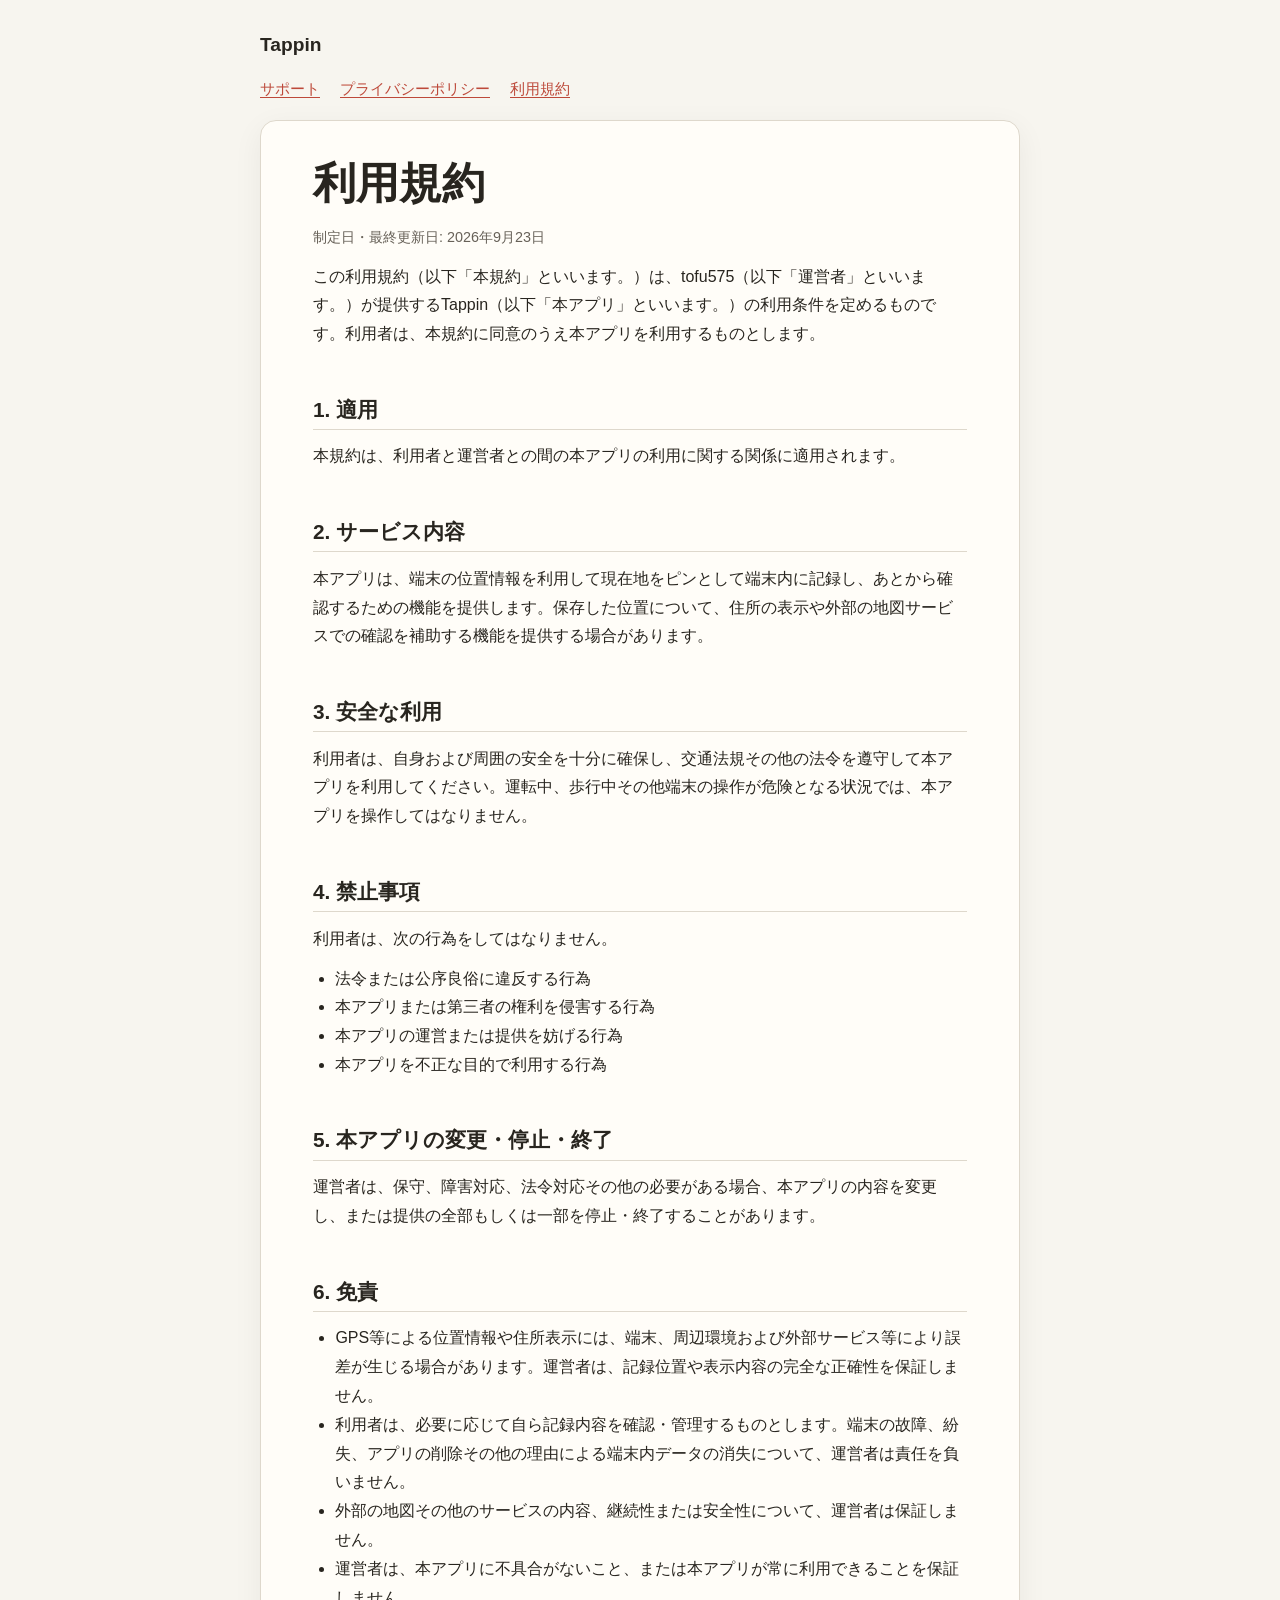
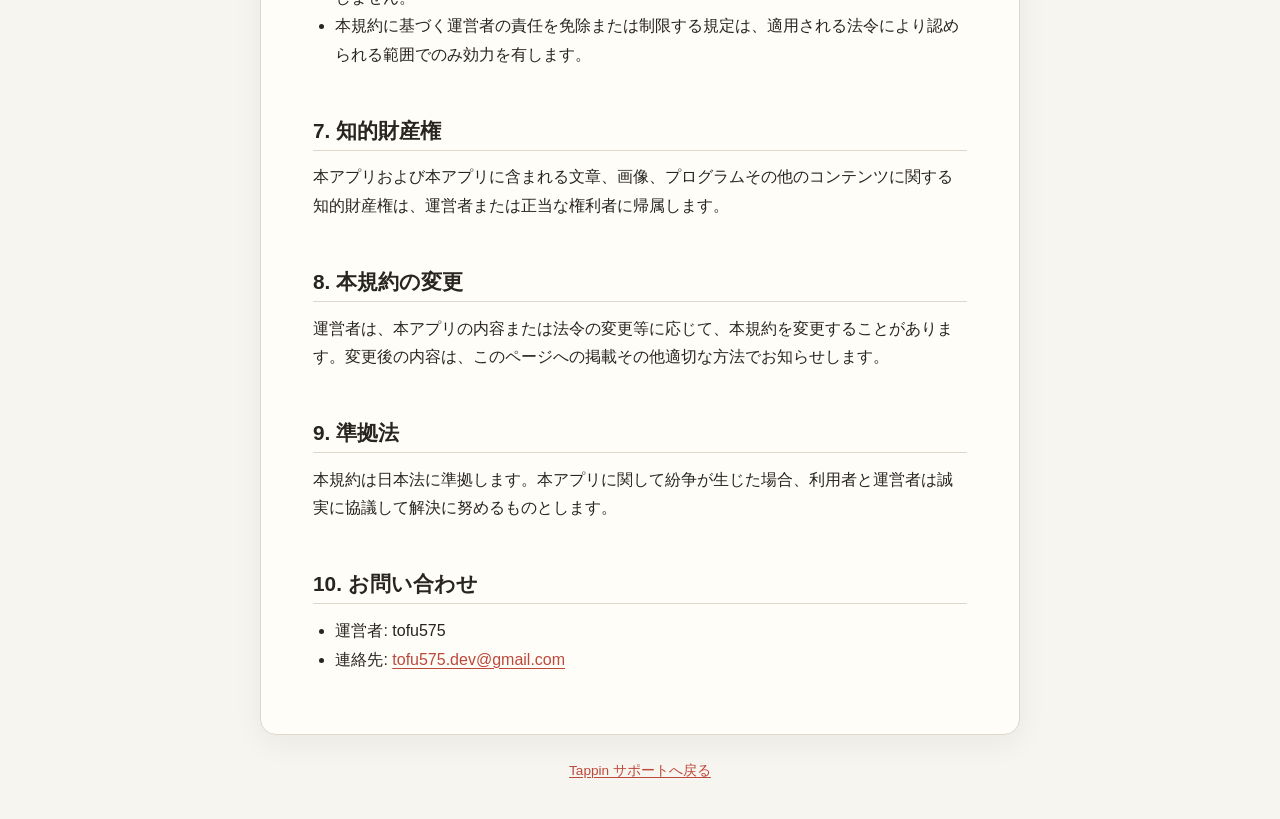
==== tappin/terms/index.html @ 2f2e2255 "add tappin policies" ====
<!DOCTYPE html>
<html lang="ja">
  <head>
    <meta charset="utf-8">
    <meta name="viewport" content="width=device-width, initial-scale=1">
    <meta name="description" content="Tappinの利用規約です。">
    <title>利用規約 | Tappin</title>
    <link rel="stylesheet" href="/assets/tappin.css">
  </head>
  <body>
    <header>
      <a class="brand" href="/tappin/">Tappin</a>
      <nav aria-label="Tappinサイト内ナビゲーション">
        <a href="/tappin/">サポート</a>
        <a href="/tappin/privacy/">プライバシーポリシー</a>
        <a href="/tappin/terms/" aria-current="page">利用規約</a>
      </nav>
    </header>

    <main>
      <h1>利用規約</h1>
      <p class="updated">制定日・最終更新日: 2026年9月23日</p>
      <p>この利用規約（以下「本規約」といいます。）は、tofu575（以下「運営者」といいます。）が提供するTappin（以下「本アプリ」といいます。）の利用条件を定めるものです。利用者は、本規約に同意のうえ本アプリを利用するものとします。</p>

      <h2>1. 適用</h2>
      <p>本規約は、利用者と運営者との間の本アプリの利用に関する関係に適用されます。</p>

      <h2>2. サービス内容</h2>
      <p>本アプリは、端末の位置情報を利用して現在地をピンとして端末内に記録し、あとから確認するための機能を提供します。保存した位置について、住所の表示や外部の地図サービスでの確認を補助する機能を提供する場合があります。</p>

      <h2>3. 安全な利用</h2>
      <p>利用者は、自身および周囲の安全を十分に確保し、交通法規その他の法令を遵守して本アプリを利用してください。運転中、歩行中その他端末の操作が危険となる状況では、本アプリを操作してはなりません。</p>

      <h2>4. 禁止事項</h2>
      <p>利用者は、次の行為をしてはなりません。</p>
      <ul>
        <li>法令または公序良俗に違反する行為</li>
        <li>本アプリまたは第三者の権利を侵害する行為</li>
        <li>本アプリの運営または提供を妨げる行為</li>
        <li>本アプリを不正な目的で利用する行為</li>
      </ul>

      <h2>5. 本アプリの変更・停止・終了</h2>
      <p>運営者は、保守、障害対応、法令対応その他の必要がある場合、本アプリの内容を変更し、または提供の全部もしくは一部を停止・終了することがあります。</p>

      <h2>6. 免責</h2>
      <ul>
        <li>GPS等による位置情報や住所表示には、端末、周辺環境および外部サービス等により誤差が生じる場合があります。運営者は、記録位置や表示内容の完全な正確性を保証しません。</li>
        <li>利用者は、必要に応じて自ら記録内容を確認・管理するものとします。端末の故障、紛失、アプリの削除その他の理由による端末内データの消失について、運営者は責任を負いません。</li>
        <li>外部の地図その他のサービスの内容、継続性または安全性について、運営者は保証しません。</li>
        <li>運営者は、本アプリに不具合がないこと、または本アプリが常に利用できることを保証しません。</li>
        <li>本規約に基づく運営者の責任を免除または制限する規定は、適用される法令により認められる範囲でのみ効力を有します。</li>
      </ul>

      <h2>7. 知的財産権</h2>
      <p>本アプリおよび本アプリに含まれる文章、画像、プログラムその他のコンテンツに関する知的財産権は、運営者または正当な権利者に帰属します。</p>

      <h2>8. 本規約の変更</h2>
      <p>運営者は、本アプリの内容または法令の変更等に応じて、本規約を変更することがあります。変更後の内容は、このページへの掲載その他適切な方法でお知らせします。</p>

      <h2>9. 準拠法</h2>
      <p>本規約は日本法に準拠します。本アプリに関して紛争が生じた場合、利用者と運営者は誠実に協議して解決に努めるものとします。</p>

      <h2>10. お問い合わせ</h2>
      <ul>
        <li>運営者: tofu575</li>
        <li>連絡先: <a href="mailto:tofu575.dev@gmail.com">tofu575.dev@gmail.com</a></li>
      </ul>
    </main>

    <footer><a href="/tappin/">Tappin サポートへ戻る</a></footer>
  </body>
</html>
---- assets/tappin.css ----
:root {
  color-scheme: light;
  --background: #f7f5ef;
  --surface: #fffdf8;
  --text: #28251f;
  --muted: #676158;
  --accent: #bd493a;
  --border: #ded8cc;
  --content-width: 760px;
}

* {
  box-sizing: border-box;
}

html {
  font-size: 16px;
  scroll-behavior: smooth;
}

body {
  margin: 0;
  background: var(--background);
  color: var(--text);
  font-family: -apple-system, BlinkMacSystemFont, "Hiragino Sans", "Yu Gothic",
    "Noto Sans JP", sans-serif;
  line-height: 1.8;
}

a {
  color: var(--accent);
  text-decoration-thickness: 1px;
  text-underline-offset: 0.18em;
}

a:hover {
  text-decoration-thickness: 2px;
}

header,
main,
footer {
  width: min(calc(100% - 32px), var(--content-width));
  margin-inline: auto;
}

header {
  padding: 28px 0 18px;
}

.brand {
  color: var(--text);
  font-size: 1.2rem;
  font-weight: 700;
  text-decoration: none;
}

nav {
  display: flex;
  flex-wrap: wrap;
  gap: 8px 20px;
  margin-top: 12px;
  font-size: 0.95rem;
}

main {
  min-height: 65vh;
  padding: 32px clamp(20px, 5vw, 52px) 48px;
  border: 1px solid var(--border);
  border-radius: 16px;
  background: var(--surface);
  box-shadow: 0 8px 30px rgb(40 37 31 / 6%);
}

h1,
h2,
h3 {
  line-height: 1.4;
}

h1 {
  margin: 0 0 12px;
  font-size: clamp(1.9rem, 6vw, 2.7rem);
}

h2 {
  margin: 2.2em 0 0.6em;
  padding-bottom: 0.25em;
  border-bottom: 1px solid var(--border);
  font-size: 1.3rem;
}

h3 {
  margin: 1.6em 0 0.4em;
  font-size: 1.05rem;
}

p,
ul,
ol {
  margin: 0.7em 0;
}

ul,
ol {
  padding-left: 1.4em;
}

.lead {
  color: var(--muted);
  font-size: 1.08rem;
}

.updated {
  color: var(--muted);
  font-size: 0.9rem;
}

.notice {
  margin: 1.5em 0;
  padding: 14px 18px;
  border-left: 4px solid var(--accent);
  border-radius: 4px;
  background: #f8ede9;
}

.link-cards {
  display: grid;
  grid-template-columns: repeat(auto-fit, minmax(210px, 1fr));
  gap: 12px;
  margin-top: 16px;
}

.link-card {
  display: block;
  padding: 16px;
  border: 1px solid var(--border);
  border-radius: 10px;
  color: var(--text);
  font-weight: 700;
  text-decoration: none;
}

.link-card:hover {
  border-color: var(--accent);
}

footer {
  padding: 24px 0 36px;
  color: var(--muted);
  font-size: 0.85rem;
  text-align: center;
}

@media (max-width: 520px) {
  header {
    padding-top: 20px;
  }

  main {
    padding: 24px 20px 36px;
    border-radius: 12px;
  }
}
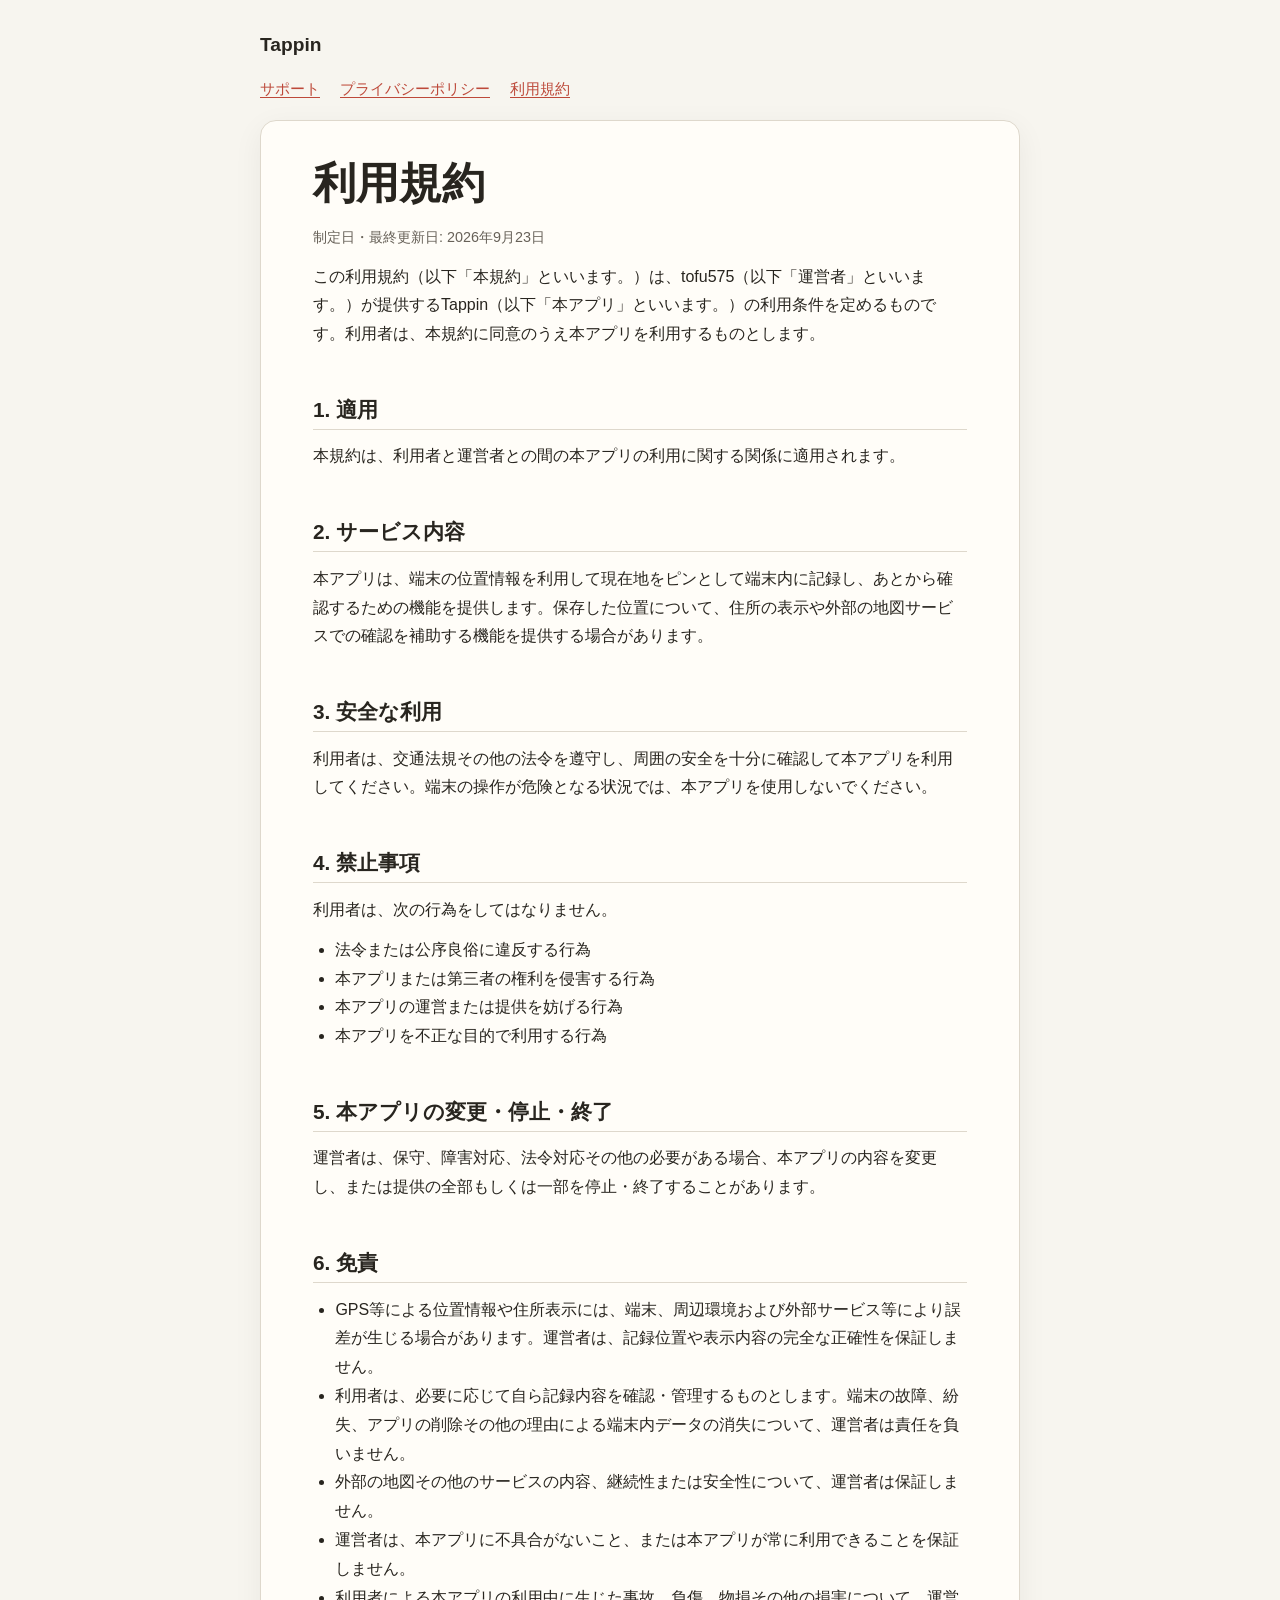
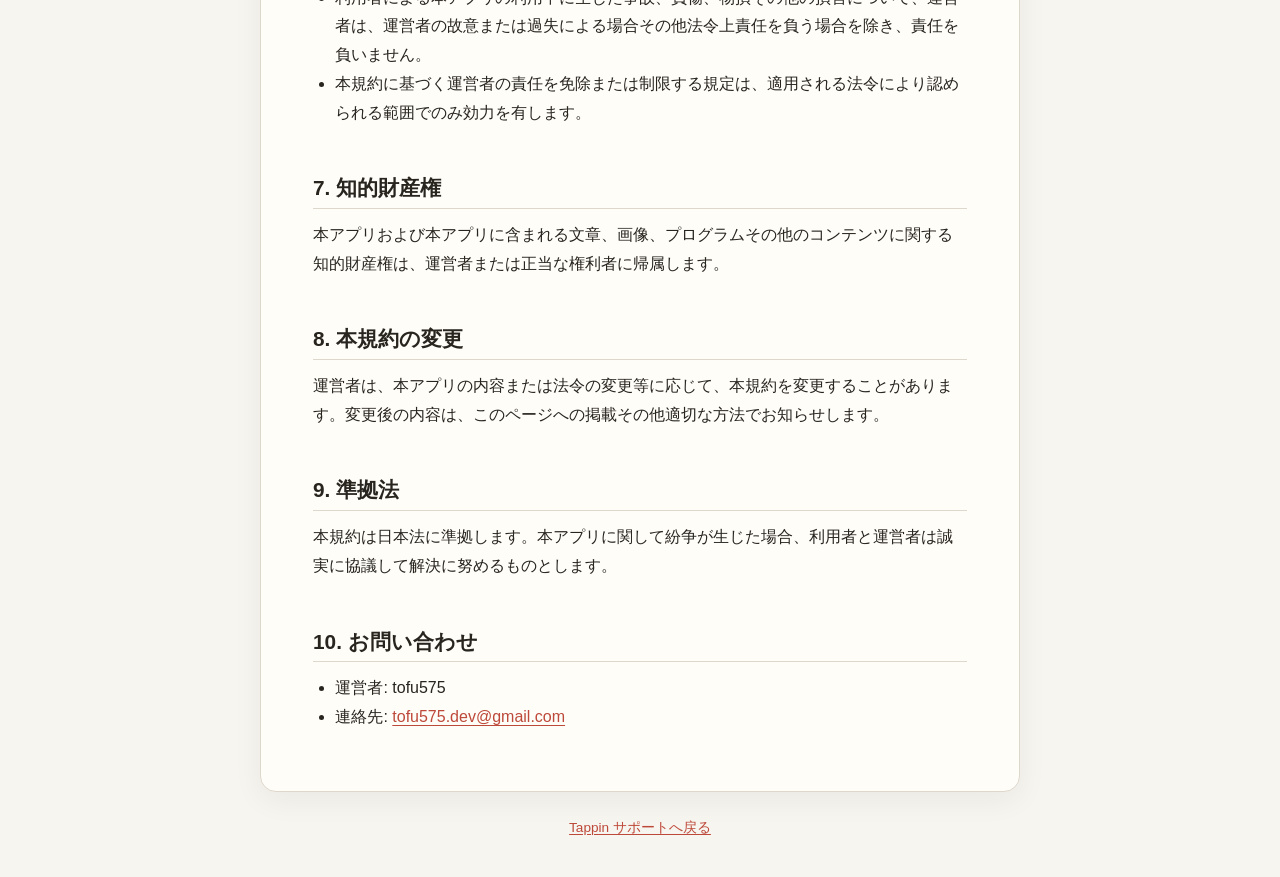
==== commit b9083437: "update" ====
--- a/tappin/terms/index.html
+++ b/tappin/terms/index.html
@@ -29,7 +29,7 @@
       <p>本アプリは、端末の位置情報を利用して現在地をピンとして端末内に記録し、あとから確認するための機能を提供します。保存した位置について、住所の表示や外部の地図サービスでの確認を補助する機能を提供する場合があります。</p>
 
       <h2>3. 安全な利用</h2>
-      <p>利用者は、自身および周囲の安全を十分に確保し、交通法規その他の法令を遵守して本アプリを利用してください。運転中、歩行中その他端末の操作が危険となる状況では、本アプリを操作してはなりません。</p>
+      <p>利用者は、交通法規その他の法令を遵守し、周囲の安全を十分に確認して本アプリを利用してください。端末の操作が危険となる状況では、本アプリを使用しないでください。</p>
 
       <h2>4. 禁止事項</h2>
       <p>利用者は、次の行為をしてはなりません。</p>
@@ -49,6 +49,7 @@
         <li>利用者は、必要に応じて自ら記録内容を確認・管理するものとします。端末の故障、紛失、アプリの削除その他の理由による端末内データの消失について、運営者は責任を負いません。</li>
         <li>外部の地図その他のサービスの内容、継続性または安全性について、運営者は保証しません。</li>
         <li>運営者は、本アプリに不具合がないこと、または本アプリが常に利用できることを保証しません。</li>
+        <li>利用者による本アプリの利用中に生じた事故、負傷、物損その他の損害について、運営者は、運営者の故意または過失による場合その他法令上責任を負う場合を除き、責任を負いません。</li>
         <li>本規約に基づく運営者の責任を免除または制限する規定は、適用される法令により認められる範囲でのみ効力を有します。</li>
       </ul>
 
